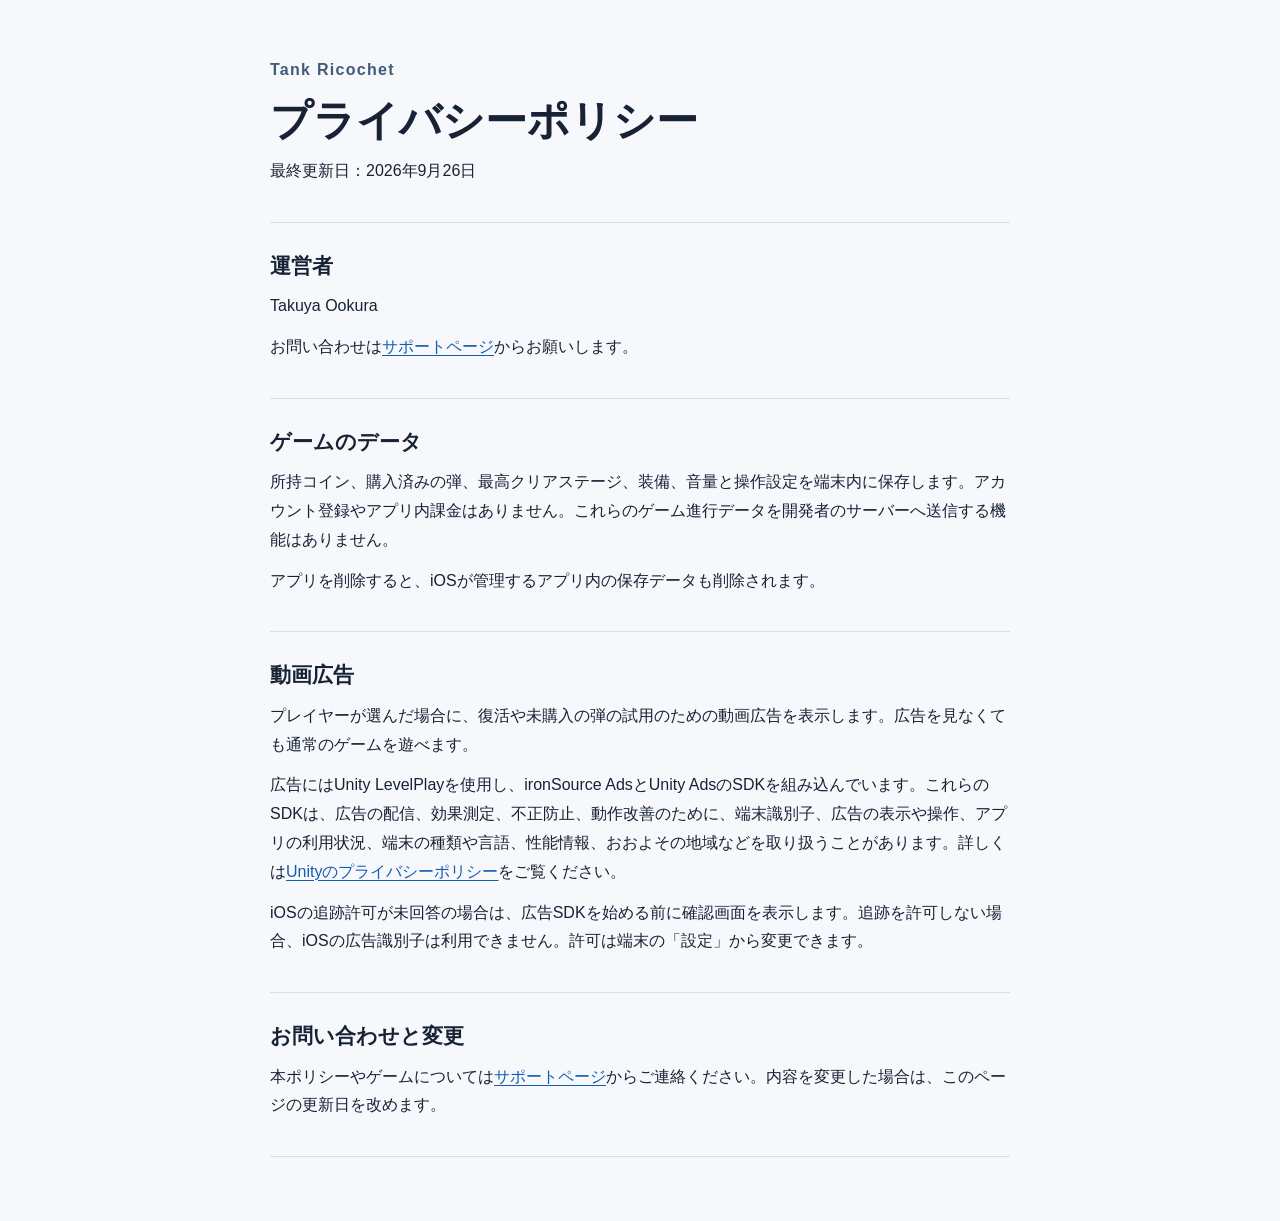
==== index.html @ fc47ef22 "プライバシー・サポートページを公開準備" ====
<!doctype html>
<html lang="ja">
<head>
  <meta charset="utf-8">
  <meta name="viewport" content="width=device-width, initial-scale=1">
  <title>プライバシーポリシー | Tank Ricochet</title>
  <link rel="stylesheet" href="style.css">
</head>
<body>
  <main>
    <header>
      <p class="eyebrow">Tank Ricochet</p>
      <h1>プライバシーポリシー</h1>
      <p>最終更新日：2026年9月26日</p>
    </header>

    <section>
      <h2>運営者</h2>
      <p>Takuya Ookura</p>
      <p>お問い合わせは<a href="support.html">サポートページ</a>からお願いします。</p>
    </section>

    <section>
      <h2>ゲームのデータ</h2>
      <p>所持コイン、購入済みの弾、最高クリアステージ、装備、音量と操作設定を端末内に保存します。アカウント登録やアプリ内課金はありません。これらのゲーム進行データを開発者のサーバーへ送信する機能はありません。</p>
      <p>アプリを削除すると、iOSが管理するアプリ内の保存データも削除されます。</p>
    </section>

    <section>
      <h2>動画広告</h2>
      <p>プレイヤーが選んだ場合に、復活や未購入の弾の試用のための動画広告を表示します。広告を見なくても通常のゲームを遊べます。</p>
      <p>広告にはUnity LevelPlayを使用し、ironSource AdsとUnity AdsのSDKを組み込んでいます。これらのSDKは、広告の配信、効果測定、不正防止、動作改善のために、端末識別子、広告の表示や操作、アプリの利用状況、端末の種類や言語、性能情報、おおよその地域などを取り扱うことがあります。詳しくは<a href="https://unity.com/legal/privacy-policy">Unityのプライバシーポリシー</a>をご覧ください。</p>
      <p>iOSの追跡許可が未回答の場合は、広告SDKを始める前に確認画面を表示します。追跡を許可しない場合、iOSの広告識別子は利用できません。許可は端末の「設定」から変更できます。</p>
    </section>

    <section>
      <h2>お問い合わせと変更</h2>
      <p>本ポリシーやゲームについては<a href="support.html">サポートページ</a>からご連絡ください。内容を変更した場合は、このページの更新日を改めます。</p>
    </section>
  </main>
</body>
</html>
---- style.css ----
:root { color-scheme: light; font-family: -apple-system, BlinkMacSystemFont, "Hiragino Kaku Gothic ProN", "Yu Gothic", sans-serif; }
body { margin: 0; background: #f6f8fb; color: #172235; line-height: 1.8; }
main { box-sizing: border-box; max-width: 780px; margin: 0 auto; padding: 32px 20px 64px; }
header { padding: 24px 0; border-bottom: 1px solid #d9e0e8; }
.eyebrow { margin: 0; color: #425b79; font-weight: 700; letter-spacing: .08em; }
h1 { margin: 8px 0; font-size: clamp(1.8rem, 5vw, 2.6rem); line-height: 1.35; }
h2 { margin: 0 0 8px; font-size: 1.3rem; }
h3 { margin: 20px 0 4px; font-size: 1.05rem; }
section { padding: 24px 0; border-bottom: 1px solid #d9e0e8; }
p { margin: 8px 0 12px; }
a { color: #155caf; text-underline-offset: 3px; }
footer { padding-top: 24px; }
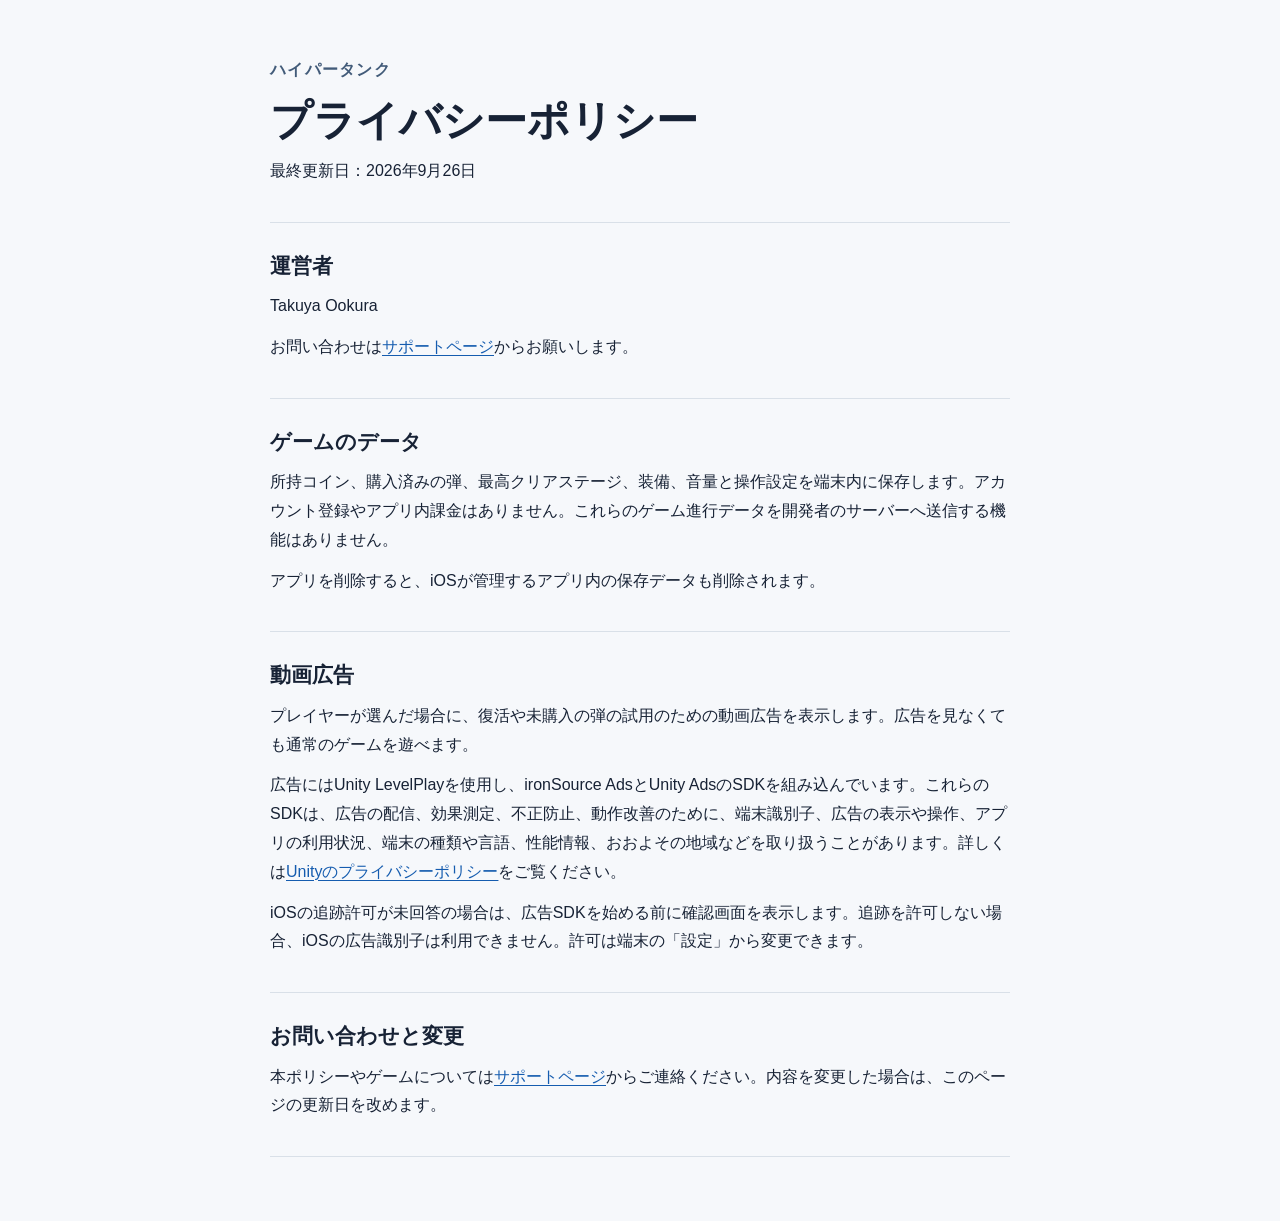
==== commit a610d23d: "アプリ名をハイパータンクに変更" ====
--- a/index.html
+++ b/index.html
@@ -3,13 +3,13 @@
 <head>
   <meta charset="utf-8">
   <meta name="viewport" content="width=device-width, initial-scale=1">
-  <title>プライバシーポリシー | Tank Ricochet</title>
+  <title>プライバシーポリシー | ハイパータンク</title>
   <link rel="stylesheet" href="style.css">
 </head>
 <body>
   <main>
     <header>
-      <p class="eyebrow">Tank Ricochet</p>
+      <p class="eyebrow">ハイパータンク</p>
       <h1>プライバシーポリシー</h1>
       <p>最終更新日：2026年9月26日</p>
     </header>
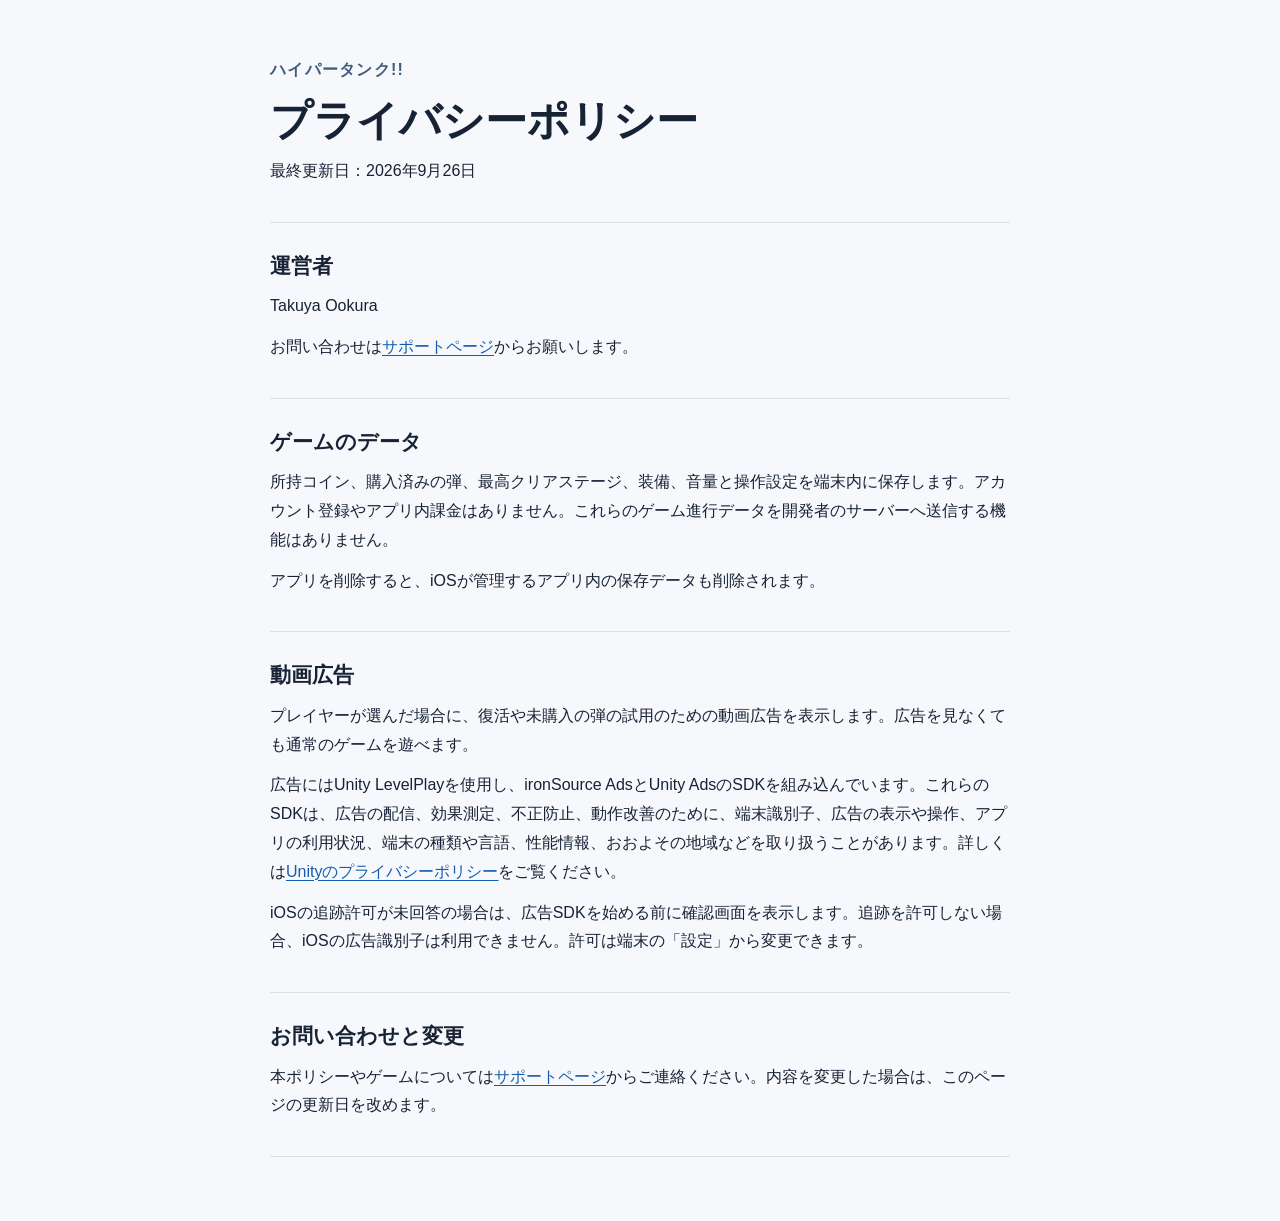
==== commit 5d47b5e8: "アプリ名をハイパータンク!!に変更 Co-Authored-By: Claude Opus 5.5 <noreply@anthropic.com>" ====
--- a/index.html
+++ b/index.html
@@ -3,13 +3,13 @@
 <head>
   <meta charset="utf-8">
   <meta name="viewport" content="width=device-width, initial-scale=1">
-  <title>プライバシーポリシー | ハイパータンク</title>
+  <title>プライバシーポリシー | ハイパータンク!!</title>
   <link rel="stylesheet" href="style.css">
 </head>
 <body>
   <main>
     <header>
-      <p class="eyebrow">ハイパータンク</p>
+      <p class="eyebrow">ハイパータンク!!</p>
       <h1>プライバシーポリシー</h1>
       <p>最終更新日：2026年9月26日</p>
     </header>
